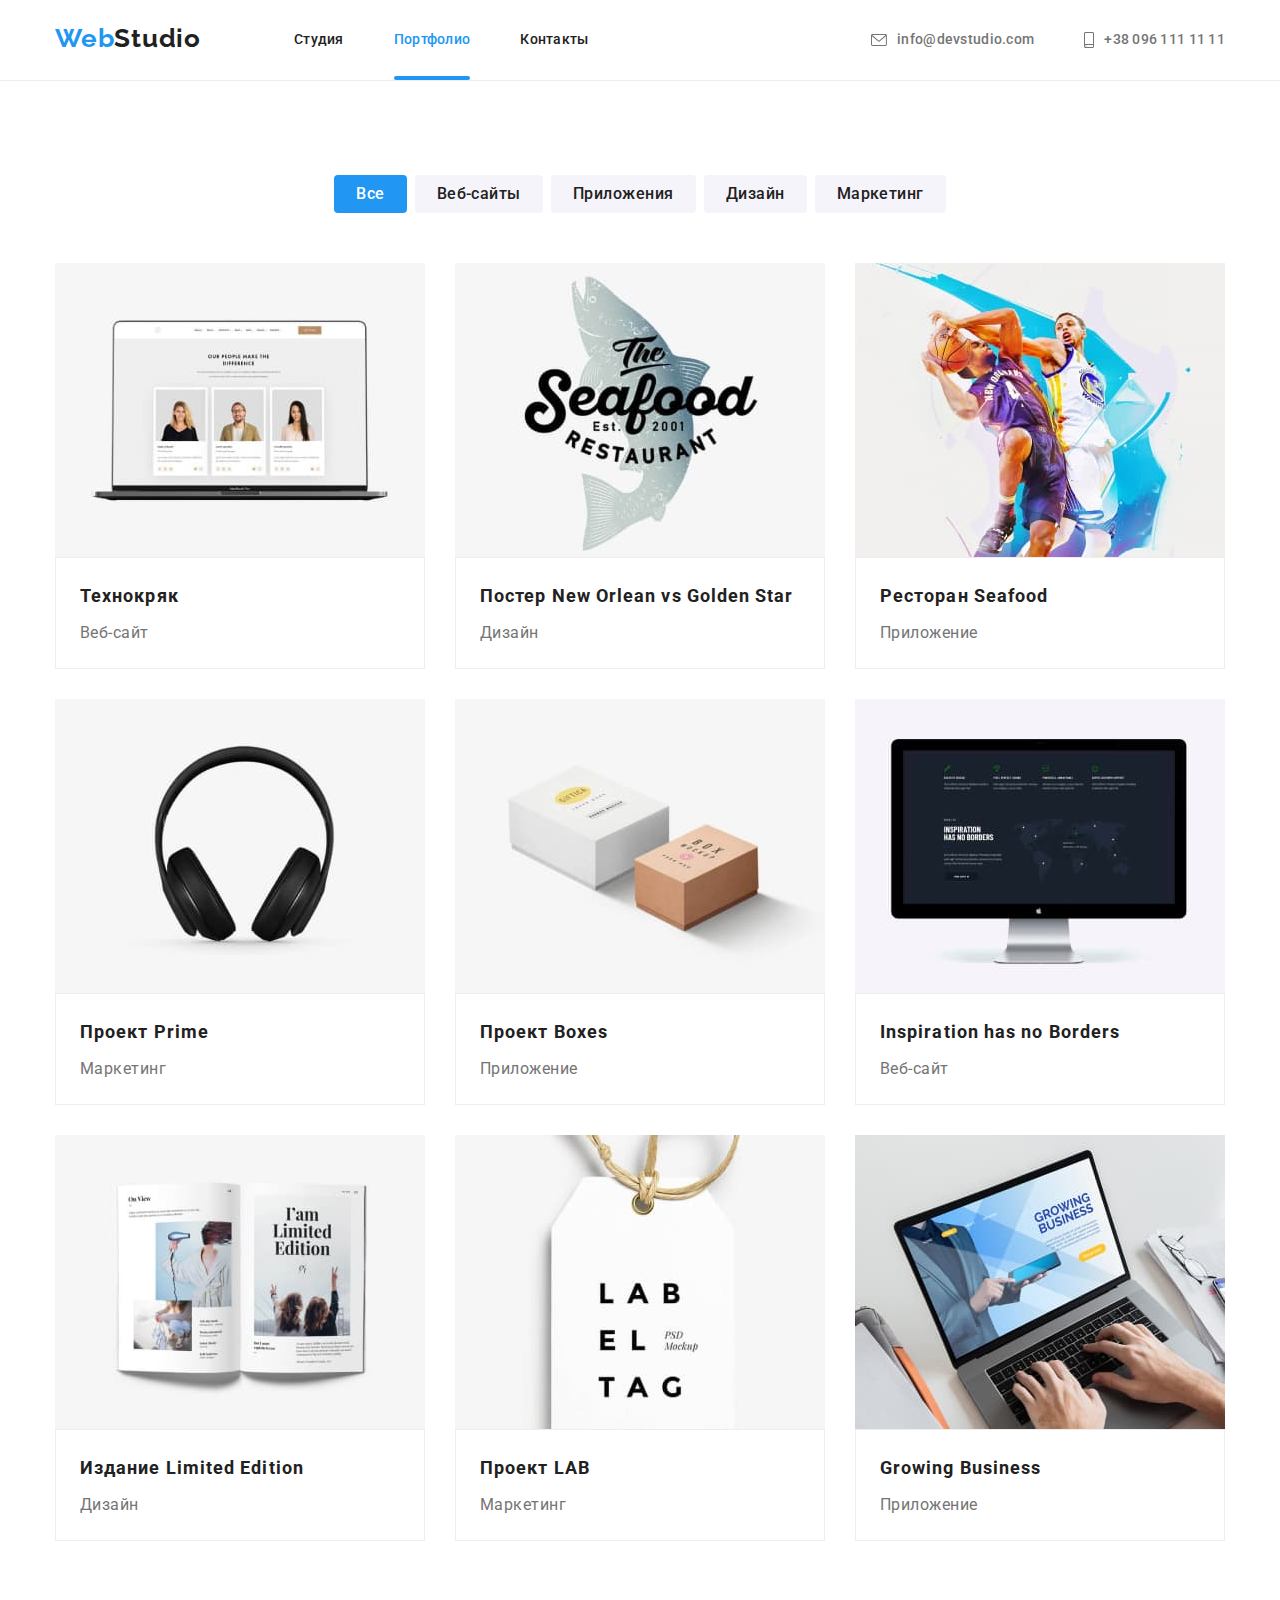
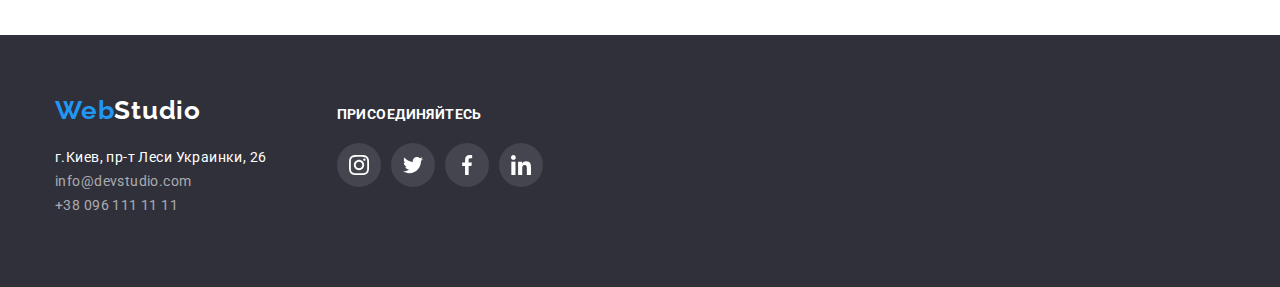
==== portfolio.html @ f33205f9 "подчёркивание ссылки текущей страницы" ====
<!DOCTYPE html>
<html lang="en">

<head>
    <meta charset="UTF-8">
    <meta http-equiv="X-UA-Compatible" content="IE=edge">
    <meta name="viewport" content="width=device-width, initial-scale=1.0">
    <title>Portfolio</title>
    <link rel="preconnect" href="https://fonts.googleapis.com">
    <link rel="preconnect" href="https://fonts.gstatic.com" crossorigin>
    <link href="https://fonts.googleapis.com/css2?family=Raleway:wght@700&family=Roboto:wght@400;500;700;900&display=swap"
        rel="stylesheet">
    <link rel="stylesheet" href="https://cdnjs.cloudflare.com/ajax/libs/modern-normalize/1.1.0/modern-normalize.min.css">
        <link rel="stylesheet" href="./css/styles.css">
</head>

<body>
    <!-- header -->
    <header class="header-page">
       <div class="container">
        <div class="header-container">
           <nav class="header-nav">
            <a href="./index.html" class="logo"><span class="header-logo">Web</span>Studio </a>
            <ul class="site-nav list">
                <li class="item"> <a href="./index.html" class="link">Студия</a></li>
                <li class="item"> <a href="./portfolio.html" class="link current">Портфолио</a></li>
                <li class="item"> <a href="/" class="link">Контакты</a></li>
            </ul>
            </nav>
        <ul class="header-contacts list">
            <li class="item"> <a class="link" href="mailto:info@devstudio.com">
                    <svg class="header-contacts-icon" height="12" width="16">
                        <use href="./img/icons.svg/symbol-defs.svg#icon-envelope"> </use>
                    </svg>
                    info@devstudio.com</a></li>
            <li class="item"> <a class="link" href="tel:+380961111111">
                    <svg class="header-contacts-icon" height="16" width="10">
                        <use href="./img/icons.svg/symbol-defs.svg#icon-smartphone"> </use>
        
                    </svg>
                    +38 096 111 11 11</a></li>
        
        </ul>
        </div>
        </div>
    </header>

    <main>
    <section class="project">
        <div class="container">
        <h1 class="visually-hidden">Portfolio</h1>
        <ul class="filters-list list">
            <li class="item">
                <button type="button" class="filters-btn filters-btn-current">Все</button>
            </li>
            <li class="item">
                <button type="button" class="filters-btn">Веб-сайты</button>
            </li>
            <li class="item">
                <button type="button" class="filters-btn">Приложения</button>
            </li>
            <li class="item">
                <button type="button" class="filters-btn">Дизайн</button>
            </li>
            <li class="item">
                <button type="button" class="filters-btn">Маркетинг</button>
            </li>
        </ul>
        
      
    <!-- Project -->
   
        <ul class="project-list list">
            <li class="item project-item">
                <a href="/" class="project-card">
                    <img src="./img/project1.jpg" class="project-img" alt="Монитор" width="370" height="294">
                        <div class="project-content">
                            <h2 class="project-title">Технокряк </h2>
                            <p class="project-text">Веб-сайт</p>
                        </div>
                </a>
                
            </li>
           
            <li class="item">
                <a href="/" class="project-card">
                    <img src="./img/project2.jpg" class="project-img" alt="Баскетбол" width="370" height="294">
                    <div class="project-content">
                        <h2 class="project-title">Постер New Orlean vs Golden Star </h2>
                        <p class="project-text">Дизайн</p>
                    </div>
                </a>
           </li>
         
            <li class="item">
                <a href="/" class="project-card">
                    <img src="./img/project3.jpg" class="project-img" alt="Ресторан Seafood" width="370" height="294">
                    <div class="project-content">
                        <h2 class="project-title">Ресторан Seafood </h2>
                        <p class="project-text">Приложение </p>
                    </div>
                </a>
            </li>
           
            <li class="item">
                <a href="/" class="project-card">
                    <img src="./img/project4.jpg" class="project-img" alt="Игровые наушники" width="370" height="294">
                    <div class="project-content">
                        <h2 class="project-title">Проект Prime </h2>
                        <p class="project-text">Маркетинг</p>
                    </div>
                </a>
            </li>
            
            <li class="item">
                <a href="/" class="project-card">
                    <img src="./img/project5.jpg" class="project-img" alt="Две коробочки" width="370" height="294">
                    <div class="project-content">
                        <h2 class="project-title">Проект Boxes</h2>
                        <p class="project-text">Приложение</p>
                    </div>
                </a>
            </li>
           
            <li class="item">
                <a href="/" class="project-card">
                    <img src="./img/project6.jpg" class="project-img" alt="Экран моноблока" width="370" height="294">
                    <div class="project-content">
                        <h2 class="project-title">Inspiration has no Borders</h2>
                        <p class="project-text">Веб-сайт</p>
                    </div>
                </a>
            </li>
                       
            <li class="item">
                <a href="/" class="project-card">
                    <img src="./img/project7.jpg" class="project-img" alt="Открытая книга" width="370" height="294">
                    <div class="project-content">
                        <h2 class="project-title">Издание Limited Edition</h2>
                        <p class="project-text">Дизайн</p>
                    </div>
                </a>
            </li>
           
            <li class="item">
                <a href="/" class="project-card">
                    <img src="./img/project8.jpg" class="project-img" alt="Этикетка карточка" width="370" height="294">
                    <div class="project-content">
                        <h2 class="project-title">Проект LAB</h2>
                        <p class="project-text">Маркетинг</p>
                    </div>
                </a>
            </li>
            
            <li class="item">
                <a href="/" class="project-card">
                    <img src="./img/project9.jpg" class="project-img" alt="Открытый ноутбук" width="370" height="294">
                    <div class="project-content">
                        <h2 class="project-title">Growing Business</h2>
                        <p class="project-text">Приложение</p>
                    </div>
                </a>
            </li>
            </ul>
        </div>
    </section>
    </main>
<!-- Footer-->
<footer class="footer">
    <div class="container footer-container">
        <div class="footer-main">
            <a href="./index.html" class="footer-logo"> <span class="footer-web">Web</span>Studio</a>
            <address>
                <ul class="footer-link list">
                    <li><a href="https://www.google.com.ua/maps/place/%D0%B1%D1%83%D0%BB.+%D0%9B%D0%B5%D1%81%D0%B8+%D0%A3%D0%BA%D1%80%D0%B0%D0%B8%D0%BD%D0%BA%D0%B8,+26,+%D0%9A%D0%B8%D0%B5%D0%B2,+02000/@50.4265807,30.5361971,17z/data=!3m1!4b1!4m5!3m4!1s0x40d4cf0e033ecbe9:0x57a4dffefec77da0!8m2!3d50.4265807!4d30.5383858?hl=ru"
                            class="link-map address ">
                            г.Киев, пр-т Леси Украинки, 26</a></li>
                    <li> <a href="mailto:info@devstudio.com" class="link-email address ">info@devstudio.com</a></li>
                    <li> <a href="tel:+380961111111" class="link-tel address ">+38 096 111 11 11</a></li>
                </ul>
            </address>
        </div>
        <div class="footer-join">
            <h3 class="footer-title">присоединяйтесь</h3>
            <ul class="footer-join-list list">
                <li class="join-item">
                    <a href="" class="join-link">
                        <svg class="join-icon">
                            <use href="./img/icons.svg/symbol-defs.svg#icon-instagram-2"></use>
                        </svg>
                    </a>
                </li>
                <li class="join-item">
                    <a href="" class="join-link">
                        <svg class="join-icon">
                            <use href="./img/icons.svg/symbol-defs.svg#icon-twitter-1"></use>
                        </svg>
                    </a>
                </li>
                <li class="join-item">
                    <a href="" class="join-link">
                        <svg class="join-icon">
                            <use href="./img/icons.svg/symbol-defs.svg#icon-facebook-1"></use>
                        </svg>
                    </a>
                </li>
                <li class="join-item">
                    <a href="" class="join-link">
                        <svg class="join-icon">
                            <use href="./img/icons.svg/symbol-defs.svg#icon-linkedin-1"></use>
                        </svg>
                    </a>
                </li>
            </ul>
        </div>
    </div>
</footer>
</body>

</html>
---- css/styles.css ----
:root {
  --primary-text-color: #212121;
  --text-color: #757575;
  --color-accent: #2196f3;
  --color-text-white: #ffffff;
  --margin-img: 30px;
}
body {
  font-family: "Roboto", sans-serif;
  background-color: #ffffff;
  color: var(--primary-text-color);
}
/*  Основной цвет текста черный #212121  */
/*  Вторичный цвет черного текста #757575 */
/*  Цвет текста белый #FFFFFF */
/*  Цвет акцента #2196F3 */
/*  Цвет футера емаил и тел rgba (255, 255, 255, 0.6)*/
/*  Первичный светлый цвет фона  #FFFFFF */
/*  Первичный черный цвет фона #2F303A */
/*  Вторичный светлый цвет фона #EEEEEE */
/*  Фон секции команда и фон кнопок #F5F4FA  */

.list {
  list-style: none;
  padding: 0px;
  margin: 0px;
}
.section {
  padding-top: 94px;
  padding-bottom: 94px;
}

.section .no-padding {
  padding-top: 0px;
  padding-bottom: 0px;
}
.container {
  margin-left: auto;
  margin-right: auto;
  width: 1200px;
  padding-left: 15px;
  padding-right: 15px;
  /* outline: 2px solid tomato */
}

*,
*::before,
*::after {
  box-sizing: border-box;
}

h1,
h2,
h3,
h4,
h5,
h6,
p {
  margin: 0;
}

/*------------Header-------  */
.header-page {
  border-bottom: 1px solid #ececec;
}

.logo {
  margin-right: 93px;
  padding-top: 23px;
  padding-bottom: 23px;
  font-family: "Raleway", sans-serif;
  font-style: normal;
  color: var(--primary-text-color);
  font-weight: 700;
  font-size: 26px;
  line-height: 1.19;
  letter-spacing: 0.03em;
  text-decoration: none;
}

.header-logo {
  color: var(--color-accent);
}
.header-container {
  display: flex;
  align-items: center;
}
.header-nav {
  display: flex;
}

.site-nav {
  display: flex;
  /* position: relative; */
}

/* .site-nav .item{ 
  margin-right: 50px;
}
.site-nav .item :last-child{
  margin: right 0%;
}*/
.site-nav .item + .item {
  margin-left: 50px;
}

.site-nav .link {
  display: block;
  padding-top: 32px;
  padding-bottom: 32px;
  color: var(--primary-text-color);
  font-weight: 500;
  font-size: 14px;
  line-height: 1.14;
  letter-spacing: 0.02em;
  text-decoration: none;
}
.site-nav .link:hover,
.site-nav .link:focus {
  color: var(--color-accent);
}

.site-nav .link.current {
  position: relative;
  color: var(--color-accent);
}
.site-nav .current::after {
  content: " ";
  position: absolute;
  bottom: 0;
  left: 0;
  width: 100%;
  height: 4px;
  border-radius: 4px;
  background-color: var(--color-accent);
}

/* Header-contacts */
.header-contacts {
  display: flex;
  margin-left: auto;
  align-items: center;
}
.header-contacts .item + .item {
  margin-left: 50px;
}

.header-contacts-icon {
  fill: currentColor;
  margin-right: 10px;
}

.header-contacts .link {
  display: flex;
  align-items: center;
  color: var(--text-color);
  font-weight: 500;
  font-size: 14px;
  line-height: 1.14;
  letter-spacing: 0.02em;
  text-decoration: none;
}
.header-contacts .link:hover,
.header-contacts .link:focus {
  color: var(--color-accent);
}

/* ----------- Hero------------ */
.hero {
  width: 1600px;
  height: 600px;
  padding-top: 200px;
  padding-bottom: 200px;
  margin-right: auto;
  margin-left: auto;
  background: #2f303a;
  text-align: center;
  background-image: linear-gradient(
      rgba(47, 48, 58, 0.4),
      rgba(47, 48, 58, 0.4)
    ),
    url(../img/hero.jpg);

  background-repeat: no-repeat;
  background-position: center;
  background-size: cover;
}
.hero-title {
  font-weight: 900;
  font-size: 44px;
  line-height: 1.36;
  text-align: center;
  letter-spacing: 0.06em;
  text-transform: uppercase;
  color: var(--color-text-white);
  display: inline-block;
  margin-top: 0px;
  margin-bottom: 30px;
  max-width: 696px;
}
.hero-btn {
  cursor: pointer;
  background-color: var(--color-accent);
  color: var(--color-text-white);
  font-weight: 700;
  font-size: 16px;
  line-height: 1.88;
  display: block;
  margin: auto;
  align-items: center;
  text-align: center;
  letter-spacing: 0.06em;
}
.btn {
  font-family: inherit;
  border: none;
}
/* .button { 
  cursor: pointer;
  color: var(--primary-text-color);
  background-color: #F5F4FA;
  font-family: inherit; 
} */

/* ------------Features -------- */

.features {
  padding-top: 94px;
  padding-bottom: 94px;
}

.visually-hidden {
  position: absolute;
  white-space: nowrap;
  width: 1px;
  height: 1px;
  overflow: hidden;
  border: 0;
  padding: 0;
  clip: rect(0 0 0 0);
  clip-path: inset(50%);
  margin: -1px;
}
.features-list {
  display: flex;
}

.features-list .item + .item {
  margin-left: 30px;
}
.features-icons {
  display: flex;
  justify-content: center;
  align-items: center;
  height: 120px;
  background-color: #f5f4fa;
  margin-bottom: 30px;
}

.features-title {
  font-weight: 700;
  font-size: 14px;
  line-height: 1.14;
  letter-spacing: 0.03em;
  text-transform: uppercase;
  color: var(--primary-text-color);
  padding: 0px;
  margin-bottom: 10px;
}

.features-text {
  font-size: 14px;
  line-height: 1.71;
  letter-spacing: 0.03em;
  color: var(--text-color);
  padding: 0px;
  margin: 0px;
}

/* -----   work --------- */

.work {
  padding-bottom: 94px;
}

.work-title {
  font-weight: 700;
  font-size: 36px;
  line-height: 1.16;
  text-align: center;
  letter-spacing: 0.03em;
  color: var(--primary-text-color);
  margin-top: 0px;
  margin-bottom: 50px;
}
.work-list {
  display: flex;
}
.work-list .item + .item {
  margin-left: 30px;
}

/* ------- Team---------- */
.team {
  background: #f5f4fa;
  padding-top: 94px;
  padding-bottom: 94px;
}

.team-title {
  font-weight: 700;
  font-size: 36px;
  line-height: 1.16;
  text-align: center;
  letter-spacing: 0.03em;
  color: var(--primary-text-color);
  margin-top: 0px;
  margin-bottom: 50px;
}

.team-list {
  display: flex;
  flex-wrap: wrap;
  margin-left: -30px;
}

.team-item {
  background-color: #ffffff;
  flex-basis: calc(100% / 4 - 30px);
  margin-left: 30px;
  box-shadow: 0px 1px 3px rgba(0, 0, 0, 0.12), 0px 1px 1px rgba(0, 0, 0, 0.14),
    0px 2px 1px rgba(0, 0, 0, 0.2);
  border-radius: 0px 0px 4px 4px;
}
.team-picture {
  display: block;
  max-width: 100%;
  height: auto;
}

.team-cart {
  padding-top: 30px;
  padding-bottom: 30px;
}

.picture-title {
  font-weight: 500;
  font-size: 16px;
  line-height: 1.18;
  text-align: center;
  letter-spacing: 0.03em;
  color: var(--primary-text-color);
  margin-bottom: 10px;
}

.picture-text {
  font-size: 16px;
  line-height: 1.18;
  text-align: center;
  letter-spacing: 0.03em;
  color: var(--text-color);
  padding: 0px;
  margin: 0 0 16px 0;
}
.team-socials {
  display: flex;
  justify-content: center;
}

.team-socials-title + .team-socials-title {
  margin-left: 10px;
}
.socials-links {
  display: flex;
  justify-content: center;
  align-items: center;
  border-radius: 50%;
  width: 44px;
  height: 44px;
  color: #afb1b8;
}
.socials-links:hover,
.socials-links:focus {
  background-color: var(--color-accent);
  color: var(--color-text-white);
}
.social-icon {
  fill: currentColor;
}

/* ----- Regular customers ----*/
.customers {
  padding-top: 94px;
  padding-bottom: 94px;
}
.customers-title {
  font-weight: 700;
  font-size: 36px;
  line-height: 1.6 px;
  text-align: center;
  letter-spacing: 0.03em;
  color: var(--primary-text-color);
  margin-bottom: 50px;
}
.customers-list {
  display: flex;
  justify-content: space-between;
}
.customer-item {
  display: flex;
}
.customers-link {
  align-items: center;
  display: flex;
  justify-content: center;
  color: #afb1b8;
  width: 170px;
  height: 92px;
  border: 1px solid #afb1b8;
  border-radius: 4px;
}
.customers-icon {
  fill: currentColor;
  width: 106px;
  height: 60px;
}
.customers-link:hover,
.customers-link:focus {
  background-color: #ffffff;
  color: var(--color-accent);
  border-color: var(--color-accent);
}
/* ------ footer------- */
.footer {
  background-color: #2f303a;
  padding-top: 60px;
  padding-bottom: 60px;
}
.footer-container {
  display: flex;
  align-items: baseline;
}
.footer-logo {
  font-family: "Raleway", sans-serif;
  font-style: normal;
  font-weight: 700;
  font-size: 26px;
  line-height: 1.19;
  letter-spacing: 0.03em;
  color: var(--color-text-white);
  text-decoration: none;
}
.footer-web {
  color: var(--color-accent);
}

.footer-link {
  font-style: normal;
  text-decoration: none;
  margin-top: 20px;
  margin-bottom: 9px;
}
.address:hover,
.address:focus {
  color: var(--color-accent);
}
.link-map {
  font-size: 14px;
  line-height: 1.71;
  letter-spacing: 0.03em;
  color: var(--color-text-white);

  text-decoration: none;
}
.link-email {
  font-size: 14px;
  line-height: 1.71;
  letter-spacing: 0.03em;
  color: rgba(255, 255, 255, 0.6);
  text-decoration: none;
}
.link-tel {
  font-size: 14px;
  line-height: 1.71;
  letter-spacing: 0.03em;
  color: rgba(255, 255, 255, 0.6);
  text-decoration: none;
}
.footer-title {
  font-weight: 700;
  font-size: 14px;
  line-height: 1.14;
  letter-spacing: 0.03em;
  text-transform: uppercase;
  color: var(--color-text-white);
  margin-bottom: 20px;
}
.footer-join {
  margin-left: 70px;
}
.footer-join-list {
  display: flex;
  justify-content: center;
}
.join-item + .join-item {
  margin-left: 10px;
}
.join-link {
  display: flex;
  justify-content: center;
  align-items: center;
  border-radius: 50%;
  width: 44px;
  height: 44px;
  background: rgba(255, 255, 255, 0.1);
}
.join-link:hover,
.join-link:focus {
  background-color: var(--color-accent);
  color: var(--color-text-white);
}
.join-icon {
  width: 20px;
  height: 20px;
  fill: var(--color-text-white);
}
/* ----- PORTFOLIO--------- */
/* ------ filters---------- */
.filters-list {
  display: flex;
  justify-content: center;
  margin-bottom: 50px;
}
.filters-list .item + .item {
  margin-left: 8px;
}

.filters-btn {
  cursor: pointer;
  color: var(--primary-text-color);
  background-color: #f5f4fa;
  font-weight: 500;
  font-size: 16px;
  border-radius: 4px;
  line-height: 1.62;
  text-align: center;
  letter-spacing: 0.03em;
  font-family: inherit;
  border: none;
  padding: 6px 22px;
}
.filters-btn-current {
  color: var(--color-text-white);
  background-color: var(--color-accent);
}
.filters-btn:hover,
.filters-btn:focus {
  color: var(--color-text-white);
  background-color: var(--color-accent);
  box-shadow: 0px 3px 1px rgba(0, 0, 0, 0.1), 0px 1px 2px rgba(0, 0, 0, 0.08),
    0px 2px 2px rgba(0, 0, 0, 0.12);
  border-radius: 4px;
}

/* ----- project ------- */
.project {
  padding-bottom: 94px;
  padding-top: 94px;
}
.project-img {
  display: block;
  max-width: 100%;
  height: auto;
}
.project-card {
  display: block;
  text-decoration: none;
}
.project-card:hover,
.project-card:focus {
  box-shadow: 0px 1px 1px rgba(0, 0, 0, 0.12), 0px 4px 4px rgba(0, 0, 0, 0.06),
    1px 4px 6px rgba(0, 0, 0, 0.16);
}
.project-content {
  padding: 20px 24px;
  border: 1px solid #eeeeee;
}

.project-list {
  background: var(--color-text-white);
  display: flex;
  flex-wrap: wrap;
  margin-left: -30px;
  margin-bottom: -30px;
  justify-content: center;
  align-items: center;
}

.project-list .item {
  flex-basis: calc(100% / 3 - 30px);
  margin-left: 30px;
  margin-bottom: 30px;
}

.project-title {
  font-weight: 700;
  font-size: 18px;
  line-height: 2;
  letter-spacing: 0.06em;
  color: var(--primary-text-color);
  margin-bottom: 4px;
}

.project-text {
  font-size: 16px;
  line-height: 1.88;
  letter-spacing: 0.03em;
  color: var(--text-color);
  padding: 0px;
  margin: 0px;
}
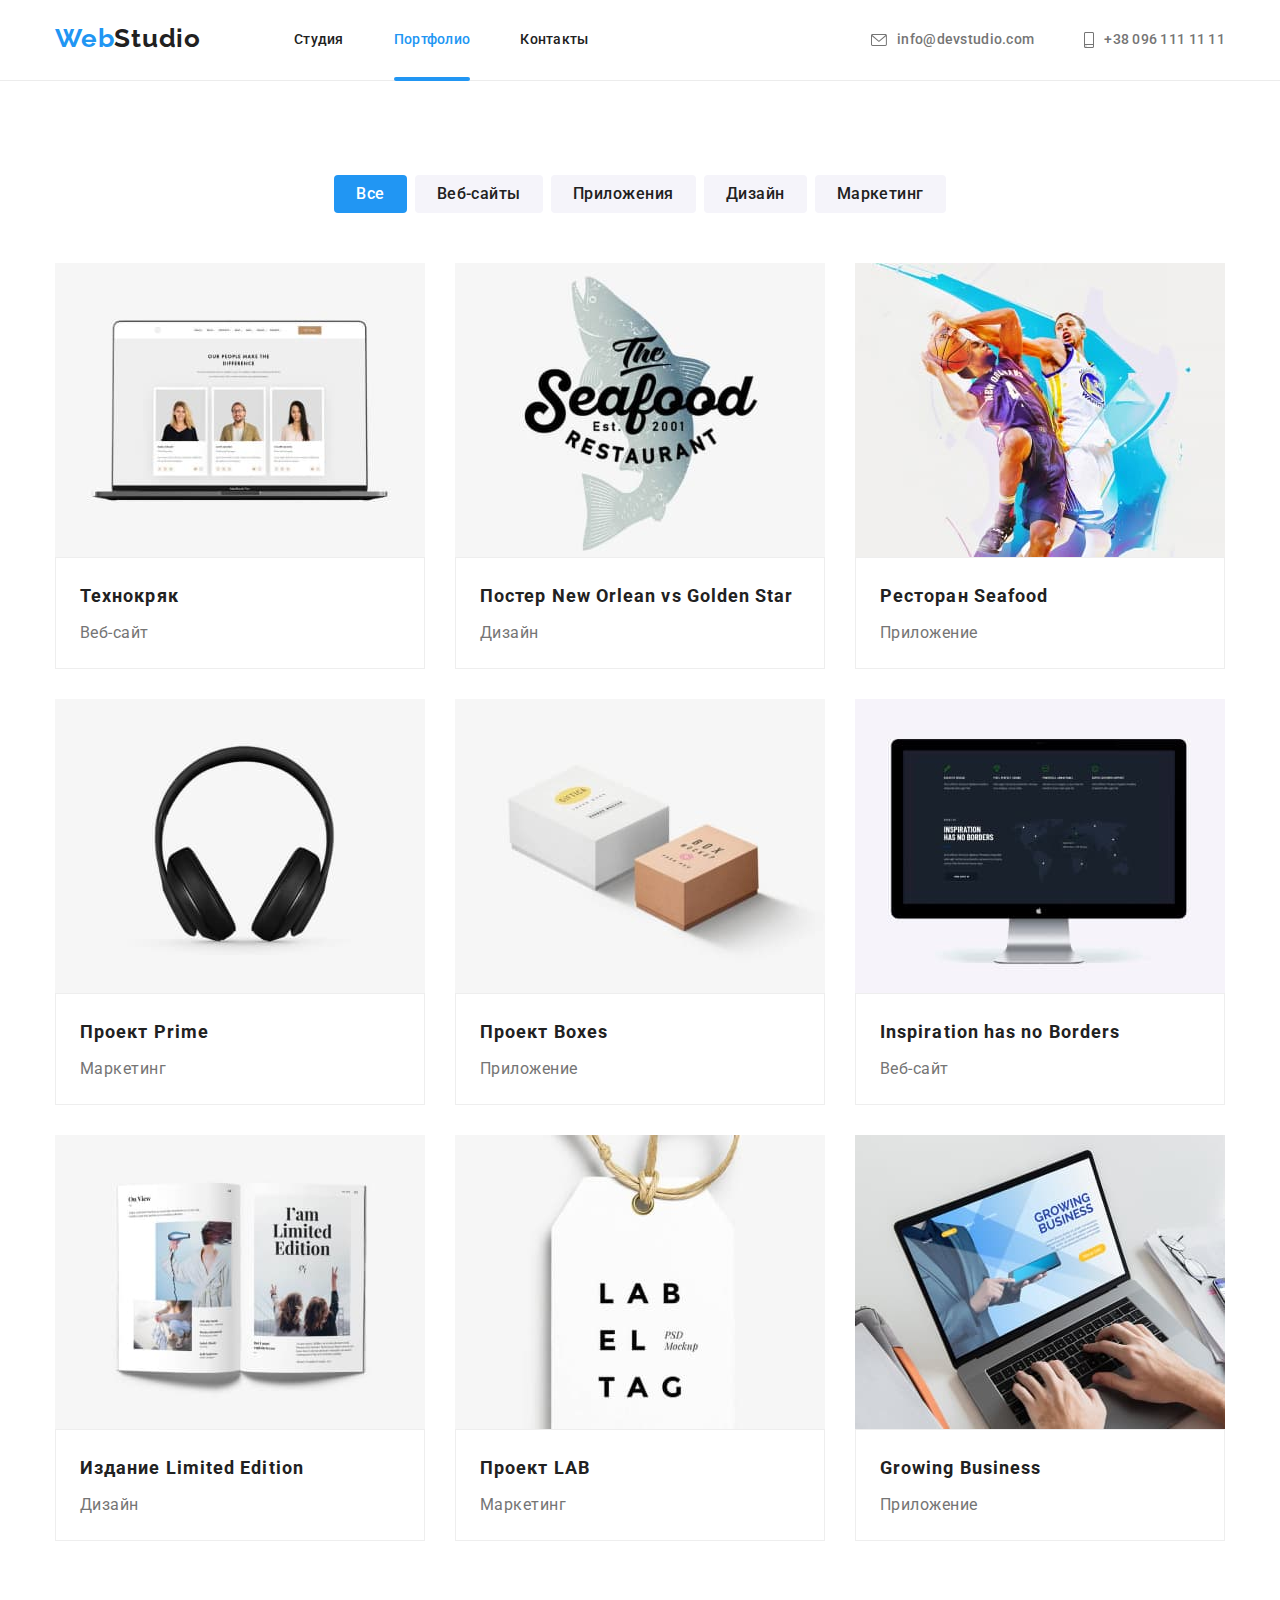
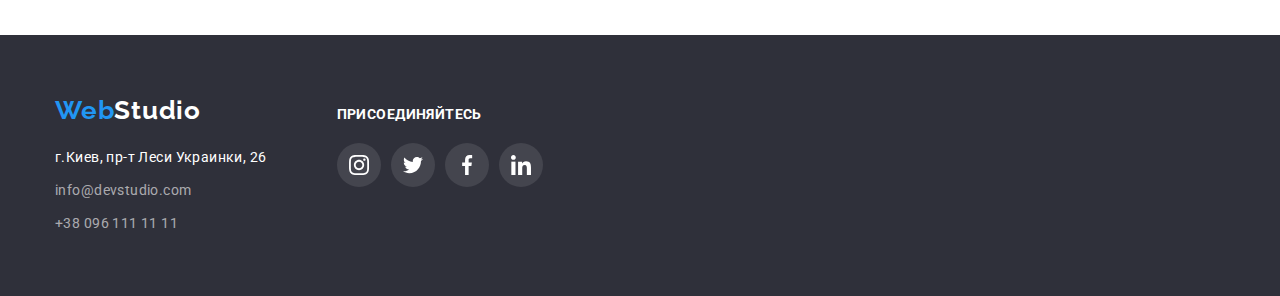
==== commit 26ffaf58: "Исправления после проверки" ====
--- a/portfolio.html
+++ b/portfolio.html
@@ -73,7 +73,14 @@
         <ul class="project-list list">
             <li class="item project-item">
                 <a href="/" class="project-card">
-                    <img src="./img/project1.jpg" class="project-img" alt="Монитор" width="370" height="294">
+                   <div class="project-card-overlay">
+                        <p class="project-overlay-text">Ресурс предлагает комплексные предложения с разным уровнем функционала и сервисов. Все
+                            это позволит посетителю
+                            получить
+                            исчерпывающие сведения о компании или частном лице</p>
+                        <img src="./img/project1.jpg" class="project-img" alt="Монитор" width="370" height="294">
+                       
+                   </div>
                         <div class="project-content">
                             <h2 class="project-title">Технокряк </h2>
                             <p class="project-text">Веб-сайт</p>
@@ -84,7 +91,14 @@
            
             <li class="item">
                 <a href="/" class="project-card">
+                    <div class="project-card-overlay">
+                        <p class="project-overlay-text">Ресурс предлагает комплексные предложения с разным уровнем функционала и сервисов.
+                            Все
+                            это позволит посетителю
+                            получить
+                            исчерпывающие сведения о компании или частном лице</p>
                     <img src="./img/project2.jpg" class="project-img" alt="Баскетбол" width="370" height="294">
+                    </div>
                     <div class="project-content">
                         <h2 class="project-title">Постер New Orlean vs Golden Star </h2>
                         <p class="project-text">Дизайн</p>
@@ -94,7 +108,14 @@
          
             <li class="item">
                 <a href="/" class="project-card">
+                    <div class="project-card-overlay">
+                        <p class="project-overlay-text">Ресурс предлагает комплексные предложения с разным уровнем функционала и сервисов.
+                            Все
+                            это позволит посетителю
+                            получить
+                            исчерпывающие сведения о компании или частном лице</p>
                     <img src="./img/project3.jpg" class="project-img" alt="Ресторан Seafood" width="370" height="294">
+                    </div>
                     <div class="project-content">
                         <h2 class="project-title">Ресторан Seafood </h2>
                         <p class="project-text">Приложение </p>
@@ -104,7 +125,14 @@
            
             <li class="item">
                 <a href="/" class="project-card">
+                    <div class="project-card-overlay">
+                        <p class="project-overlay-text">Ресурс предлагает комплексные предложения с разным уровнем функционала и сервисов.
+                            Все
+                            это позволит посетителю
+                            получить
+                            исчерпывающие сведения о компании или частном лице</p>
                     <img src="./img/project4.jpg" class="project-img" alt="Игровые наушники" width="370" height="294">
+                    </div>
                     <div class="project-content">
                         <h2 class="project-title">Проект Prime </h2>
                         <p class="project-text">Маркетинг</p>
@@ -114,7 +142,14 @@
             
             <li class="item">
                 <a href="/" class="project-card">
+                    <div class="project-card-overlay">
+                        <p class="project-overlay-text">Ресурс предлагает комплексные предложения с разным уровнем функционала и сервисов.
+                            Все
+                            это позволит посетителю
+                            получить
+                            исчерпывающие сведения о компании или частном лице</p>
                     <img src="./img/project5.jpg" class="project-img" alt="Две коробочки" width="370" height="294">
+                    </div>
                     <div class="project-content">
                         <h2 class="project-title">Проект Boxes</h2>
                         <p class="project-text">Приложение</p>
@@ -124,7 +159,14 @@
            
             <li class="item">
                 <a href="/" class="project-card">
+                    <div class="project-card-overlay">
+                        <p class="project-overlay-text">Ресурс предлагает комплексные предложения с разным уровнем функционала и сервисов.
+                            Все
+                            это позволит посетителю
+                            получить
+                            исчерпывающие сведения о компании или частном лице</p>
                     <img src="./img/project6.jpg" class="project-img" alt="Экран моноблока" width="370" height="294">
+                    </div>
                     <div class="project-content">
                         <h2 class="project-title">Inspiration has no Borders</h2>
                         <p class="project-text">Веб-сайт</p>
@@ -134,7 +176,14 @@
                        
             <li class="item">
                 <a href="/" class="project-card">
+                    <div class="project-card-overlay">
+                        <p class="project-overlay-text">Ресурс предлагает комплексные предложения с разным уровнем функционала и сервисов.
+                            Все
+                            это позволит посетителю
+                            получить
+                            исчерпывающие сведения о компании или частном лице</p>
                     <img src="./img/project7.jpg" class="project-img" alt="Открытая книга" width="370" height="294">
+                    </div>
                     <div class="project-content">
                         <h2 class="project-title">Издание Limited Edition</h2>
                         <p class="project-text">Дизайн</p>
@@ -144,7 +193,14 @@
            
             <li class="item">
                 <a href="/" class="project-card">
+                    <div class="project-card-overlay">
+                        <p class="project-overlay-text">Ресурс предлагает комплексные предложения с разным уровнем функционала и сервисов.
+                            Все
+                            это позволит посетителю
+                            получить
+                            исчерпывающие сведения о компании или частном лице</p>
                     <img src="./img/project8.jpg" class="project-img" alt="Этикетка карточка" width="370" height="294">
+                    </div>
                     <div class="project-content">
                         <h2 class="project-title">Проект LAB</h2>
                         <p class="project-text">Маркетинг</p>
@@ -154,7 +210,14 @@
             
             <li class="item">
                 <a href="/" class="project-card">
+                    <div class="project-card-overlay">
+                        <p class="project-overlay-text">Ресурс предлагает комплексные предложения с разным уровнем функционала и сервисов.
+                            Все
+                            это позволит посетителю
+                            получить
+                            исчерпывающие сведения о компании или частном лице</p>
                     <img src="./img/project9.jpg" class="project-img" alt="Открытый ноутбук" width="370" height="294">
+                    </div>
                     <div class="project-content">
                         <h2 class="project-title">Growing Business</h2>
                         <p class="project-text">Приложение</p>
@@ -172,10 +235,10 @@
             <a href="./index.html" class="footer-logo"> <span class="footer-web">Web</span>Studio</a>
             <address>
                 <ul class="footer-link list">
-                    <li><a href="https://www.google.com.ua/maps/place/%D0%B1%D1%83%D0%BB.+%D0%9B%D0%B5%D1%81%D0%B8+%D0%A3%D0%BA%D1%80%D0%B0%D0%B8%D0%BD%D0%BA%D0%B8,+26,+%D0%9A%D0%B8%D0%B5%D0%B2,+02000/@50.4265807,30.5361971,17z/data=!3m1!4b1!4m5!3m4!1s0x40d4cf0e033ecbe9:0x57a4dffefec77da0!8m2!3d50.4265807!4d30.5383858?hl=ru"
+                    <li class="footer-address"><a href="https://www.google.com.ua/maps/place/%D0%B1%D1%83%D0%BB.+%D0%9B%D0%B5%D1%81%D0%B8+%D0%A3%D0%BA%D1%80%D0%B0%D0%B8%D0%BD%D0%BA%D0%B8,+26,+%D0%9A%D0%B8%D0%B5%D0%B2,+02000/@50.4265807,30.5361971,17z/data=!3m1!4b1!4m5!3m4!1s0x40d4cf0e033ecbe9:0x57a4dffefec77da0!8m2!3d50.4265807!4d30.5383858?hl=ru"
                             class="link-map address ">
                             г.Киев, пр-т Леси Украинки, 26</a></li>
-                    <li> <a href="mailto:info@devstudio.com" class="link-email address ">info@devstudio.com</a></li>
+                    <li class="footer-address"> <a href="mailto:info@devstudio.com" class="link-email address ">info@devstudio.com</a></li>
                     <li> <a href="tel:+380961111111" class="link-tel address ">+38 096 111 11 11</a></li>
                 </ul>
             </address>
--- a/css/styles.css
+++ b/css/styles.css
@@ -76,11 +76,16 @@
   line-height: 1.19;
   letter-spacing: 0.03em;
   text-decoration: none;
-}
-
+  transition: color 250ms cubic-bezier(0.4, 0, 0.2, 1);
+}
+.logo:hover,
+.logo:focus {
+  color: var(--color-accent);
+}
 .header-logo {
   color: var(--color-accent);
 }
+
 .header-container {
   display: flex;
   align-items: center;
@@ -91,7 +96,7 @@
 
 .site-nav {
   display: flex;
-  /* position: relative; */
+  position: relative;
 }
 
 /* .site-nav .item{ 
@@ -114,6 +119,7 @@
   line-height: 1.14;
   letter-spacing: 0.02em;
   text-decoration: none;
+  transition: color 250ms cubic-bezier(0.4, 0, 0.2, 1);
 }
 .site-nav .link:hover,
 .site-nav .link:focus {
@@ -127,7 +133,7 @@
 .site-nav .current::after {
   content: " ";
   position: absolute;
-  bottom: 0;
+  bottom: -1px;
   left: 0;
   width: 100%;
   height: 4px;
@@ -159,6 +165,7 @@
   line-height: 1.14;
   letter-spacing: 0.02em;
   text-decoration: none;
+  transition: color 250ms cubic-bezier(0.4, 0, 0.2, 1);
 }
 .header-contacts .link:hover,
 .header-contacts .link:focus {
@@ -210,6 +217,10 @@
   align-items: center;
   text-align: center;
   letter-spacing: 0.06em;
+  padding: 10px 32px;
+  box-shadow: 0px 4px 4px rgba(0, 0, 0, 0.15);
+  border-radius: 4px;
+  transition: color 250ms cubic-bezier(0.4, 0, 0.2, 1);
 }
 .btn {
   font-family: inherit;
@@ -296,8 +307,31 @@
 .work-list {
   display: flex;
 }
-.work-list .item + .item {
+.work-list .work-item + .work-item {
   margin-left: 30px;
+}
+
+.work-box {
+  display: flex;
+  position: relative;
+}
+.text-img {
+  position: absolute;
+  bottom: 0;
+  left: 0;
+  display: flex;
+  justify-content: center;
+  align-items: center;
+  width: 100%;
+  height: 70px;
+  font-weight: 700;
+  font-size: 14px;
+  line-height: 16px;
+  text-align: center;
+  letter-spacing: 0.03em;
+  text-transform: uppercase;
+  color: #ffffff;
+  background: rgba(47, 48, 58, 0.8);
 }
 
 /* ------- Team---------- */
@@ -378,6 +412,8 @@
   width: 44px;
   height: 44px;
   color: #afb1b8;
+  transition: color 250ms cubic-bezier(0.4, 0, 0.2, 1),
+    background-color 250ms cubic-bezier(0.4, 0, 0.2, 1);
 }
 .socials-links:hover,
 .socials-links:focus {
@@ -418,6 +454,7 @@
   height: 92px;
   border: 1px solid #afb1b8;
   border-radius: 4px;
+  transition: color 250ms cubic-bezier(0.4, 0, 0.2, 1);
 }
 .customers-icon {
   fill: currentColor;
@@ -449,7 +486,14 @@
   letter-spacing: 0.03em;
   color: var(--color-text-white);
   text-decoration: none;
-}
+  transition: color 250ms cubic-bezier(0.4, 0, 0.2, 1);
+}
+
+.footer-logo:hover,
+.footer-logo:focus {
+  color: var(--color-accent);
+}
+
 .footer-web {
   color: var(--color-accent);
 }
@@ -458,7 +502,13 @@
   font-style: normal;
   text-decoration: none;
   margin-top: 20px;
+}
+
+.footer-address {
   margin-bottom: 9px;
+}
+.address {
+  transition: color 250ms cubic-bezier(0.4, 0, 0.2, 1);
 }
 .address:hover,
 .address:focus {
@@ -513,6 +563,7 @@
   width: 44px;
   height: 44px;
   background: rgba(255, 255, 255, 0.1);
+  transition: background-color 250ms cubic-bezier(0.4, 0, 0.2, 1);
 }
 .join-link:hover,
 .join-link:focus {
@@ -548,6 +599,9 @@
   font-family: inherit;
   border: none;
   padding: 6px 22px;
+  transition: background-color 250ms cubic-bezier(0.4, 0, 0.2, 1),
+    color 250ms cubic-bezier(0.4, 0, 0.2, 1),
+    box-shadow 250ms cubic-bezier(0.4, 0, 0.2, 1);
 }
 .filters-btn-current {
   color: var(--color-text-white);
@@ -575,12 +629,44 @@
 .project-card {
   display: block;
   text-decoration: none;
+  transition: box-shadow 250ms cubic-bezier(0.4, 0, 0.2, 1);
 }
 .project-card:hover,
 .project-card:focus {
   box-shadow: 0px 1px 1px rgba(0, 0, 0, 0.12), 0px 4px 4px rgba(0, 0, 0, 0.06),
     1px 4px 6px rgba(0, 0, 0, 0.16);
 }
+.project-card-overlay {
+  position: relative;
+  overflow: hidden;
+}
+
+.project-overlay-text {
+  position: absolute;
+  top: 0;
+  left: 0;
+  width: 100%;
+  height: 100%;
+  overflow: visible;
+  padding: 63px 24px;
+  color: var(--color-text-white);
+  background-color: rgba(33, 150, 243, 0.9);
+  font-size: 18px;
+  line-height: 1.55;
+  transform: translateY(100%);
+  transition: transform 250ms cubic-bezier(0.4, 0, 0.2, 1),
+    background-color 250ms cubic-bezier(0.4, 0, 0.2, 1);
+}
+/* .project-card-overlay:hover .project-overlay-text,
+.project-card-overlay:focus .project-overlay-text {
+  transform: translateY(0);
+} */
+.project-card:hover .project-overlay-text,
+.project-card:focus .project-overlay-text {
+  transform: translateY(0);
+  /* background-color: rgba(33, 150, 243, 0.9); */
+}
+
 .project-content {
   padding: 20px 24px;
   border: 1px solid #eeeeee;
@@ -619,3 +705,54 @@
   padding: 0px;
   margin: 0px;
 }
+.backdrop {
+  position: fixed;
+  top: 0;
+  left: 0;
+  width: 100%;
+  height: 100%;
+  background: rgba(0, 0, 0, 0.2);
+  transition: opacity 250ms cubic-bezier(0.4, 0, 0.2, 1),
+    visibility 250ms cubic-bezier(0.4, 0, 0.2, 1);
+}
+
+.modal {
+  position: absolute;
+  top: 50%;
+  left: 50%;
+  transform: translate(-50%, -50%);
+
+  min-width: 528px;
+  min-height: 581px;
+  background-color: #fff;
+  box-shadow: 0px 1px 3px rgba(0, 0, 0, 0.12), 0px 1px 1px rgba(0, 0, 0, 0.14),
+    0px 2px 1px rgba(0, 0, 0, 0.2);
+  border-radius: 4px;
+}
+.btn-modal-close {
+  position: absolute;
+  top: 8px;
+  right: 8px;
+  display: flex;
+  justify-content: center;
+  align-items: center;
+  background: transparent;
+  border: 1px solid rgba(0, 0, 0, 0.1);
+  border-radius: 50%;
+  cursor: pointer;
+  width: 30px;
+  height: 30px;
+  padding: 6px;
+}
+.btn-mod-icon {
+  /* width: 18px;
+  height: 18px; */
+  fill: var(--primary-text-color);
+}
+.is-hidden {
+  opacity: 0;
+  pointer-events: none;
+  visibility: hidden;
+  transition: opacity 250ms cubic-bezier(0.4, 0, 0.2, 1),
+    visibility 250ms cubic-bezier(0.4, 0, 0.2, 1);
+}
